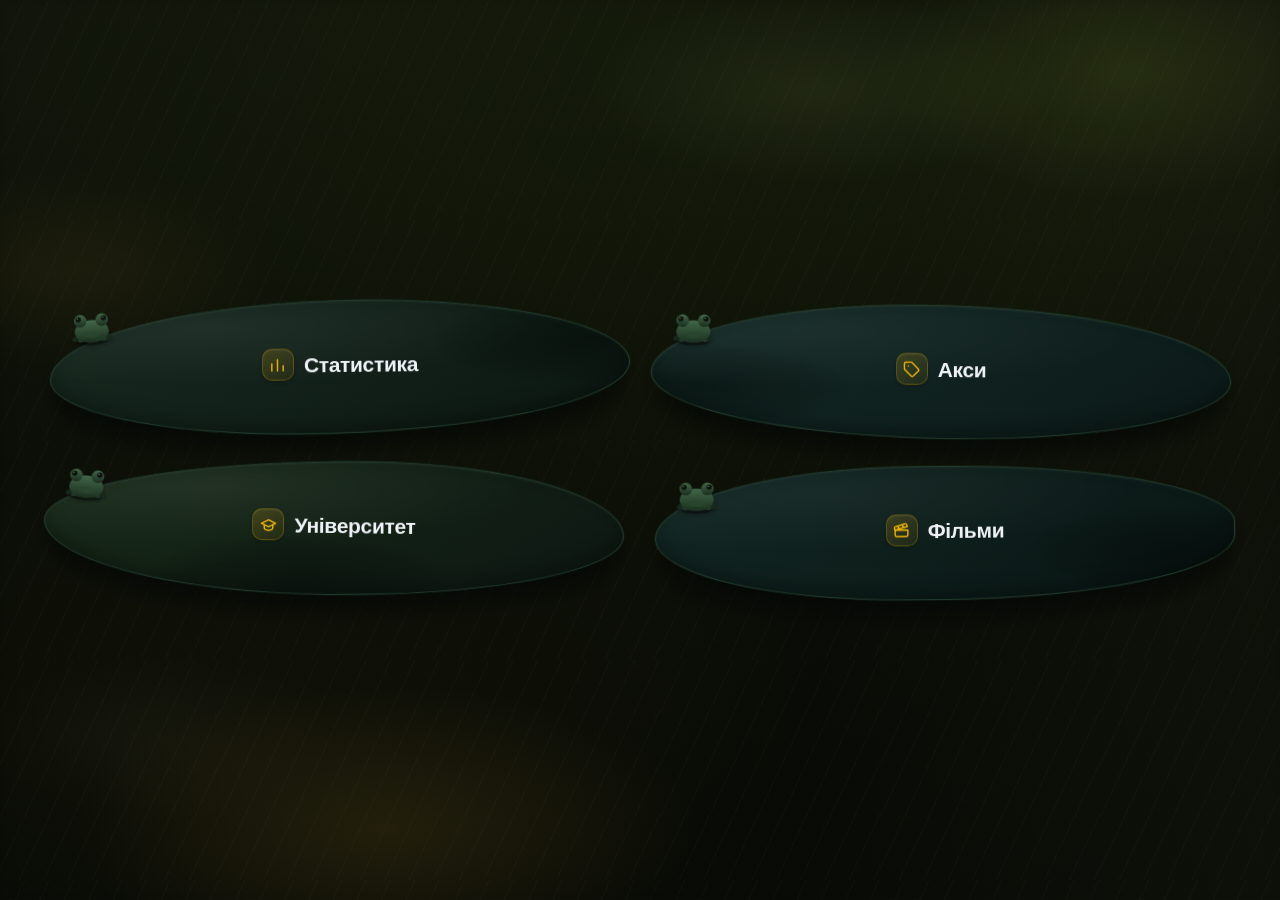
==== index.html @ a0699e95 "Add files via upload" ====
<!DOCTYPE html>
<html lang="uk">
<head>
    <meta charset="utf-8"/>
    <meta content="width=device-width, initial-scale=1.0" name="viewport"/>
    <title>Журнал угод</title>
    <link href="https://fonts.googleapis.com" rel="preconnect"/>
    <link href="https://fonts.googleapis.com/css2?family=Space+Grotesk:wght@500;600;700&amp;family=IBM+Plex+Mono:wght@400;500;600&amp;family=IBM+Plex+Sans:wght@400;500&amp;family=Caveat:wght@400;500;600&amp;display=swap" rel="stylesheet"/>
    <link href="main.css" rel="stylesheet"/>
</head>
<body>
    <main class="home-view" id="home-view">
        <div class="home-bg" aria-hidden="true">
            <div class="home-bg-orb home-bg-orb-1"></div>
            <div class="home-bg-orb home-bg-orb-2"></div>
            <div class="home-bg-orb home-bg-orb-3"></div>
        </div>
        <section class="home-content">
            <div class="home-grid">
                <div class="swamp-water-ripples" aria-hidden="true"></div>
                <button class="home-card" data-page="../statistics/statistics.html" type="button">
                    <div class="frog" aria-hidden="true"><div class="frog-body"><svg viewBox="0 0 60 40" xmlns="http://www.w3.org/2000/svg"><defs><linearGradient id="frogGrad1" x1="0" y1="0" x2="0" y2="1"><stop offset="0%" stop-color="#446b4b"/><stop offset="100%" stop-color="#1a2e1f"/></linearGradient></defs><ellipse cx="30" cy="35" rx="17" ry="3.2" fill="#020403" opacity=".45"/><ellipse cx="12.5" cy="30" rx="5" ry="2.8" fill="#16281c" transform="rotate(-20 12.5 30)"/><ellipse cx="47.5" cy="30" rx="5" ry="2.8" fill="#16281c" transform="rotate(20 47.5 30)"/><ellipse cx="17" cy="32.5" rx="3.2" ry="2.1" fill="#20362a"/><ellipse cx="43" cy="32.5" rx="3.2" ry="2.1" fill="#20362a"/><ellipse cx="30" cy="23" rx="19" ry="12.5" fill="url(#frogGrad1)"/><ellipse cx="18" cy="11" rx="7" ry="7" fill="url(#frogGrad1)"/><ellipse cx="42" cy="11" rx="7" ry="7" fill="url(#frogGrad1)"/><ellipse cx="30" cy="27" rx="8.5" ry="3.6" fill="#2a462f" opacity=".85"/><circle cx="16" cy="9" r="3" fill="#0a120c"/><circle cx="44" cy="9" r="3" fill="#0a120c"/><circle cx="15" cy="8" r=".8" fill="#c9d68a" opacity=".55"/><circle cx="43" cy="8" r=".8" fill="#c9d68a" opacity=".55"/></svg></div></div>
                    <div class="home-card-body">
                        <div class="home-card-head">
                            <span class="home-card-icon" aria-hidden="true"><svg viewBox="0 0 24 24" fill="none" stroke="currentColor" stroke-width="2" stroke-linecap="round" stroke-linejoin="round"><path d="M4 20V10"/><path d="M12 20V4"/><path d="M20 20v-7"/></svg></span>
                            <div class="home-card-title">Статистика</div>
                        </div>
                    </div>
                    <div class="home-card-arrow">→</div>
                </button>
                <button class="home-card" data-page="../accs/accs.html" type="button">
                    <div class="frog" aria-hidden="true"><div class="frog-body"><svg viewBox="0 0 60 40" xmlns="http://www.w3.org/2000/svg"><defs><linearGradient id="frogGrad2" x1="0" y1="0" x2="0" y2="1"><stop offset="0%" stop-color="#446b4b"/><stop offset="100%" stop-color="#1a2e1f"/></linearGradient></defs><ellipse cx="30" cy="35" rx="17" ry="3.2" fill="#020403" opacity=".45"/><ellipse cx="12.5" cy="30" rx="5" ry="2.8" fill="#16281c" transform="rotate(-20 12.5 30)"/><ellipse cx="47.5" cy="30" rx="5" ry="2.8" fill="#16281c" transform="rotate(20 47.5 30)"/><ellipse cx="17" cy="32.5" rx="3.2" ry="2.1" fill="#20362a"/><ellipse cx="43" cy="32.5" rx="3.2" ry="2.1" fill="#20362a"/><ellipse cx="30" cy="23" rx="19" ry="12.5" fill="url(#frogGrad2)"/><ellipse cx="18" cy="11" rx="7" ry="7" fill="url(#frogGrad2)"/><ellipse cx="42" cy="11" rx="7" ry="7" fill="url(#frogGrad2)"/><ellipse cx="30" cy="27" rx="8.5" ry="3.6" fill="#2a462f" opacity=".85"/><circle cx="16" cy="9" r="3" fill="#0a120c"/><circle cx="44" cy="9" r="3" fill="#0a120c"/><circle cx="15" cy="8" r=".8" fill="#c9d68a" opacity=".55"/><circle cx="43" cy="8" r=".8" fill="#c9d68a" opacity=".55"/></svg></div></div>
                    <div class="home-card-body">
                        <div class="home-card-head">
                            <span class="home-card-icon" aria-hidden="true"><svg viewBox="0 0 24 24" fill="none" stroke="currentColor" stroke-width="2" stroke-linecap="round" stroke-linejoin="round"><path d="M12.6 2.6a2 2 0 0 0-1.42-.6H4a2 2 0 0 0-2 2v7.17a2 2 0 0 0 .59 1.42l9 9a2 2 0 0 0 2.82 0l7.17-7.17a2 2 0 0 0 0-2.82Z"/><circle cx="7.5" cy="7.5" r="1.1" fill="currentColor" stroke="none"/></svg></span>
                            <div class="home-card-title">Акси</div>
                        </div>
                    </div>
                    <div class="home-card-arrow">→</div>
                </button>
                <button class="home-card" data-page="../university/university.html" type="button">
                    <div class="frog" aria-hidden="true"><div class="frog-body"><svg viewBox="0 0 60 40" xmlns="http://www.w3.org/2000/svg"><defs><linearGradient id="frogGrad3" x1="0" y1="0" x2="0" y2="1"><stop offset="0%" stop-color="#446b4b"/><stop offset="100%" stop-color="#1a2e1f"/></linearGradient></defs><ellipse cx="30" cy="35" rx="17" ry="3.2" fill="#020403" opacity=".45"/><ellipse cx="12.5" cy="30" rx="5" ry="2.8" fill="#16281c" transform="rotate(-20 12.5 30)"/><ellipse cx="47.5" cy="30" rx="5" ry="2.8" fill="#16281c" transform="rotate(20 47.5 30)"/><ellipse cx="17" cy="32.5" rx="3.2" ry="2.1" fill="#20362a"/><ellipse cx="43" cy="32.5" rx="3.2" ry="2.1" fill="#20362a"/><ellipse cx="30" cy="23" rx="19" ry="12.5" fill="url(#frogGrad3)"/><ellipse cx="18" cy="11" rx="7" ry="7" fill="url(#frogGrad3)"/><ellipse cx="42" cy="11" rx="7" ry="7" fill="url(#frogGrad3)"/><ellipse cx="30" cy="27" rx="8.5" ry="3.6" fill="#2a462f" opacity=".85"/><circle cx="16" cy="9" r="3" fill="#0a120c"/><circle cx="44" cy="9" r="3" fill="#0a120c"/><circle cx="15" cy="8" r=".8" fill="#c9d68a" opacity=".55"/><circle cx="43" cy="8" r=".8" fill="#c9d68a" opacity=".55"/></svg></div></div>
                    <div class="home-card-body">
                        <div class="home-card-head">
                            <span class="home-card-icon" aria-hidden="true"><svg viewBox="0 0 24 24" fill="none" stroke="currentColor" stroke-width="2" stroke-linecap="round" stroke-linejoin="round"><path d="M22 10 12 5 2 10l10 5 10-5Z"/><path d="M6 12v5c0 1.2 2.7 3 6 3s6-1.8 6-3v-5"/></svg></span>
                            <div class="home-card-title">Університет</div>
                        </div>
                    </div>
                    <div class="home-card-arrow">→</div>
                </button>
                <button class="home-card" data-page="../movies/movies.html" type="button">
                    <div class="frog" aria-hidden="true"><div class="frog-body"><svg viewBox="0 0 60 40" xmlns="http://www.w3.org/2000/svg"><defs><linearGradient id="frogGrad4" x1="0" y1="0" x2="0" y2="1"><stop offset="0%" stop-color="#446b4b"/><stop offset="100%" stop-color="#1a2e1f"/></linearGradient></defs><ellipse cx="30" cy="35" rx="17" ry="3.2" fill="#020403" opacity=".45"/><ellipse cx="12.5" cy="30" rx="5" ry="2.8" fill="#16281c" transform="rotate(-20 12.5 30)"/><ellipse cx="47.5" cy="30" rx="5" ry="2.8" fill="#16281c" transform="rotate(20 47.5 30)"/><ellipse cx="17" cy="32.5" rx="3.2" ry="2.1" fill="#20362a"/><ellipse cx="43" cy="32.5" rx="3.2" ry="2.1" fill="#20362a"/><ellipse cx="30" cy="23" rx="19" ry="12.5" fill="url(#frogGrad4)"/><ellipse cx="18" cy="11" rx="7" ry="7" fill="url(#frogGrad4)"/><ellipse cx="42" cy="11" rx="7" ry="7" fill="url(#frogGrad4)"/><ellipse cx="30" cy="27" rx="8.5" ry="3.6" fill="#2a462f" opacity=".85"/><circle cx="16" cy="9" r="3" fill="#0a120c"/><circle cx="44" cy="9" r="3" fill="#0a120c"/><circle cx="15" cy="8" r=".8" fill="#c9d68a" opacity=".55"/><circle cx="43" cy="8" r=".8" fill="#c9d68a" opacity=".55"/></svg></div></div>
                    <div class="home-card-body">
                        <div class="home-card-head">
                            <span class="home-card-icon" aria-hidden="true"><svg viewBox="0 0 24 24" fill="none" stroke="currentColor" stroke-width="2" stroke-linecap="round" stroke-linejoin="round"><path d="M20.2 6 3 11l-.9-2.4c-.3-1.1.3-2.2 1.3-2.5l13.5-4c1.1-.3 2.2.3 2.5 1.3Z"/><path d="m6.2 5.3 3.1 3.9"/><path d="m12.4 3.4 3.1 4"/><path d="M3 11h18v7a2 2 0 0 1-2 2H5a2 2 0 0 1-2-2Z"/></svg></span>
                            <div class="home-card-title">Фільми</div>
                        </div>
                    </div>
                    <div class="home-card-arrow">→</div>
                </button>
            </div>
        </section>
    </main>
    <script src="main.js"></script>
</body>
</html>
---- main.css ----
* {
    box-sizing: border-box;
}

html, body {
    min-height: 100%;
    overflow-x: hidden;
    overflow-y: auto;
}

body {
    margin: 0;
    background: radial-gradient(circle at 78% -10%, rgba(234,179,8,.06), transparent 28%),
        radial-gradient(circle at 8% 30%, rgba(74,222,128,.035), transparent 25%),
        #0f1116;
    color: #e7e9ee;
    font-family: Inter, ui-sans-serif, system-ui, -apple-system, BlinkMacSystemFont, "Segoe UI", sans-serif;
    font-size: 13px;
}

button, input, select {
    font: inherit;
}

button {
    color: inherit;
}

@property --sway-rotate {
    syntax: '<angle>';
    inherits: true;
    initial-value: 0deg;
}

@property --sway-y {
    syntax: '<length>';
    inherits: true;
    initial-value: 0px;
}

.home-view {
    position: fixed;
    inset: 0;
    display: flex;
    align-items: stretch;
    justify-content: stretch;
    padding: 0;
    background: #0f1116;
    color: #eef2f7;
    z-index: 3000;
    overflow: hidden;
}

.home-bg {
    position: absolute;
    inset: 0;
    overflow: hidden;
    pointer-events: none;
    z-index: 0;
}

.home-bg-orb {
    position: absolute;
    border-radius: 50%;
    opacity: .55;
    filter: blur(90px);
    will-change: transform;
}

.home-bg-orb-1 {
    top: -12%;
    left: 6%;
    width: 520px;
    height: 520px;
    background: radial-gradient(circle, rgba(74,222,128,.22), rgba(74,222,128,0) 70%);
    animation: home-orb-float-1 34s ease-in-out infinite;
}

.home-bg-orb-2 {
    right: 2%;
    bottom: -18%;
    width: 460px;
    height: 460px;
    background: radial-gradient(circle, rgba(20,90,70,.30), rgba(20,90,70,0) 70%);
    animation: home-orb-float-2 41s ease-in-out infinite;
    animation-delay: -8s;
}

.home-bg-orb-3 {
    top: 32%;
    right: 22%;
    width: 380px;
    height: 380px;
    background: radial-gradient(circle, rgba(120,150,170,.10), rgba(120,150,170,0) 70%);
    animation: home-orb-float-3 27s ease-in-out infinite;
    animation-delay: -14s;
}

@keyframes home-orb-float-1 {
    0% { transform: translate3d(0, 0, 0) scale(1); }
    32% { transform: translate3d(46px, 34px, 0) scale(1.08); }
    68% { transform: translate3d(-22px, 20px, 0) scale(.95); }
    100% { transform: translate3d(0, 0, 0) scale(1); }
}

@keyframes home-orb-float-2 {
    0% { transform: translate3d(0, 0, 0) scale(1); }
    40% { transform: translate3d(-38px, -30px, 0) scale(1.1); }
    75% { transform: translate3d(24px, -12px, 0) scale(.94); }
    100% { transform: translate3d(0, 0, 0) scale(1); }
}

@keyframes home-orb-float-3 {
    0% { transform: translate3d(0, 0, 0) scale(1); }
    50% { transform: translate3d(-30px, 26px, 0) scale(1.06); }
    100% { transform: translate3d(0, 0, 0) scale(1); }
}

.home-content {
    position: relative;
    z-index: 1;
    width: 100%;
    height: 100%;
    display: flex;
    align-items: stretch;
    justify-content: stretch;
    padding: 0;
}

.home-grid {
    display: grid;
    grid-template-columns: repeat(2, minmax(0, 580px));
    align-content: center;
    justify-content: center;
    gap: 26px;
    perspective: 1200px;
    position: relative;
    width: 100%;
    height: 100%;
    max-width: none;
    padding: 44px 40px;
    border-radius: 0;
    background:
        linear-gradient(180deg, rgba(255,255,255,.015), transparent 45%),
        radial-gradient(60% 45% at 22% 78%, rgba(84,66,20,.22), transparent 70%),
        radial-gradient(50% 40% at 82% 18%, rgba(58,72,24,.22), transparent 70%),
        radial-gradient(ellipse at 50% 0%, rgba(107,124,40,.07), transparent 65%),
        linear-gradient(160deg, #14180e, #0a0d07);
    box-shadow: inset 0 2px 16px rgba(0,0,0,.3), inset 0 -1px 0 rgba(255,255,255,.02);
    overflow: hidden;
}

.home-grid::before {
    content: "";
    position: absolute;
    inset: 0;
    z-index: 0;
    border-radius: inherit;
    pointer-events: none;
    background-image:
        repeating-linear-gradient(115deg, rgba(255,255,255,.018) 0px, rgba(255,255,255,.018) 1px, transparent 1px, transparent 22px),
        radial-gradient(26% 15% at 64% 10%, rgba(150,175,90,.09), transparent 70%),
        radial-gradient(20% 13% at 12% 82%, rgba(120,110,70,.07), transparent 70%),
        radial-gradient(34% 22% at 30% 92%, rgba(101,80,26,.26), transparent 72%),
        radial-gradient(28% 20% at 88% 8%, rgba(84,102,32,.24), transparent 70%),
        radial-gradient(22% 16% at 6% 30%, rgba(90,72,26,.18), transparent 70%),
        radial-gradient(120% 90% at 50% 8%, rgba(26,36,10,.36), transparent 65%),
        linear-gradient(175deg, rgba(10,14,6,.55), rgba(6,8,4,.65));
    background-repeat: repeat, no-repeat, no-repeat, no-repeat, no-repeat, no-repeat, no-repeat, no-repeat;
    background-position: 0% 0%, 64% 10%, 12% 82%, 30% 92%, 88% 8%, 6% 30%, 50% 8%, 0 0;
    background-size: 220px 220px, 100% 100%, 100% 100%, 100% 100%, 100% 100%, 100% 100%, 100% 100%, 100% 100%;
    animation: swamp-water-shimmer 16s ease-in-out infinite;
}

@keyframes swamp-water-shimmer {
    0% {
        background-position: 0% 0%, 64% 10%, 12% 82%, 28% 90%, 88% 8%, 6% 30%, 50% 8%, 0 0;
    }
    25% {
        background-position: 18px 10px, 66% 12%, 10% 80%, 33% 94%, 85% 11%, 9% 33%, 50% 8%, 0 0;
    }
    50% {
        background-position: 32px 22px, 62% 8%, 14% 84%, 27% 88%, 90% 6%, 4% 27%, 50% 8%, 0 0;
    }
    75% {
        background-position: 14px 26px, 65% 11%, 11% 81%, 31% 92%, 87% 9%, 8% 31%, 50% 8%, 0 0;
    }
    100% {
        background-position: 0% 0%, 64% 10%, 12% 82%, 28% 90%, 88% 8%, 6% 30%, 50% 8%, 0 0;
    }
}

.home-grid::after {
    content: "";
    position: absolute;
    inset: -20%;
    z-index: 0;
    pointer-events: none;
    background: linear-gradient(
        100deg,
        transparent 30%,
        rgba(190,205,120,.04) 46%,
        rgba(205,220,140,.07) 50%,
        rgba(190,205,120,.04) 54%,
        transparent 70%
    );
    background-size: 200% 200%;
    mix-blend-mode: screen;
    animation: swamp-water-caustic 12s linear infinite;
}

@keyframes swamp-water-caustic {
    0% { background-position: -30% -10%; }
    100% { background-position: 130% 90%; }
}

.home-grid.is-locked {
    pointer-events: none;
}

.home-card {
    --rx: 0deg;
    --ry: 0deg;
    --hover-lift: 0px;
    --glow-x: 50%;
    --glow-y: 50%;
    --glow-opacity: 0;
    --magnet-x: 0px;
    --magnet-y: 0px;
    --transition-scale: 1;
    --base-x: 0px;
    --base-y: 0px;
    --base-rotate: 0deg;
    /* lily-pad appearance tokens (overridden per-card below) */
    --pad-c1: #17291f;
    --pad-c2: #0c1712;
    --pad-shine: rgba(255,255,255,.05);
    --pad-radius: 52% 48% 55% 45% / 58% 48% 52% 42%;
    --notch-x: 92%;
    --notch-y: 34%;
    position: relative;
    z-index: 1;
    display: flex;
    align-items: center;
    justify-content: center;
    gap: 16px;
    min-height: 134px;
    padding: 20px 22px;
    text-align: center;
    color: #eef2f7;
    background:
        radial-gradient(90% 70% at 28% 20%, var(--pad-shine), transparent 62%),
        radial-gradient(34% 42% at var(--notch-x) var(--notch-y), rgba(3,8,6,.42), rgba(3,8,6,.16) 60%, transparent 78%),
        linear-gradient(145deg, var(--pad-c1), var(--pad-c2));
    border: 1px solid #223a2d;
    border-radius: var(--pad-radius);
    box-shadow:
        0 10px 22px rgba(0,0,0,.35),
        0 0 0 1px rgba(74,222,128,.05),
        inset 0 1px 2px rgba(255,255,255,.05),
        inset 0 -8px 16px rgba(0,0,0,.28),
        0 26px 30px -14px rgba(2,10,8,.5);
    overflow: visible;
    cursor: pointer;
    transform: perspective(900px) translate(var(--base-x, 0px), var(--base-y, 0px)) rotate(calc(var(--base-rotate, 0deg) + var(--sway-rotate, 0deg))) rotateX(var(--rx, 0deg)) rotateY(var(--ry, 0deg)) translateY(calc(var(--hover-lift, 0px) + var(--sway-y, 0px))) scale(var(--transition-scale, 1));
    transform-style: preserve-3d;
    transition: transform .6s cubic-bezier(.22, 1, .36, 1),
        border-color .2s ease,
        background .2s ease,
        box-shadow .2s ease;
}

.home-card.is-tilting {
    transition: border-color .2s ease, background .2s ease, box-shadow .2s ease;
}

.home-card.is-transitioning-target {
    --transition-scale: 1.05;
    z-index: 5;
    box-shadow: 0 20px 46px rgba(0, 0, 0, .4);
    transition: transform .38s cubic-bezier(.22, 1, .36, 1), box-shadow .38s ease;
}

.home-card.is-transitioning-other {
    --transition-scale: .96;
    opacity: 0;
    transition: transform .32s ease, opacity .3s ease;
}

.home-card::before {
    content: "";
    position: absolute;
    inset: 0;
    border-radius: inherit;
    background: radial-gradient(circle at 0% 0%, rgba(234,179,8,.08), transparent 55%);
    opacity: 0;
    transition: opacity .2s ease;
}

.home-card::after {
    content: "";
    position: absolute;
    inset: 0;
    border-radius: inherit;
    background: radial-gradient(circle 180px at var(--glow-x, 50%) var(--glow-y, 50%), rgba(234,179,8,.16), transparent 70%);
    opacity: var(--glow-opacity, 0);
    transition: opacity .35s ease;
    pointer-events: none;
    z-index: 1;
}

.home-card:hover,
.home-card:focus-visible {
    background:
        radial-gradient(90% 70% at 28% 20%, rgba(255,255,255,.075), transparent 62%),
        radial-gradient(34% 42% at var(--notch-x) var(--notch-y), rgba(3,8,6,.38), rgba(3,8,6,.14) 60%, transparent 78%),
        linear-gradient(145deg, #1c322a, #101f1a);
    border-color: #345642;
    --hover-lift: -3px;
    box-shadow:
        0 14px 30px rgba(0,0,0,.4),
        0 0 0 1px rgba(74,222,128,.08),
        inset 0 1px 3px rgba(255,255,255,.07),
        inset 0 -8px 16px rgba(0,0,0,.3),
        0 30px 34px -12px rgba(2,10,8,.55);
    outline: none;
}

.home-card:hover::before,
.home-card:focus-visible::before {
    opacity: 1;
}

.home-card-body {
    position: relative;
    z-index: 2;
    min-width: 0;
    flex: 0 1 auto;
    margin-top: 0px;
    transform: translate(calc(var(--magnet-x, 0px) * .6), calc(var(--magnet-y, 0px) * .6));
    transition: transform .5s cubic-bezier(.22, 1, .36, 1);
}

.home-card-head {
    display: flex;
    align-items: center;
    justify-content: center;
    gap: 10px;
    margin-bottom: 6px;
}

.home-card-icon {
    display: inline-flex;
    align-items: center;
    justify-content: center;
    flex: 0 0 auto;
    width: 32px;
    height: 32px;
    border-radius: 10px;
    background: linear-gradient(145deg, rgba(234,179,8,.18), rgba(234,179,8,.06));
    border: 1px solid rgba(234,179,8,.24);
    color: #eab308;
    box-shadow: inset 0 1px 1px rgba(255,255,255,.08), 0 2px 6px rgba(0,0,0,.25);
    transition: transform .3s cubic-bezier(.22, 1, .36, 1), background .2s ease, border-color .2s ease;
}

.home-card-icon svg {
    width: 17px;
    height: 17px;
}

.home-card:hover .home-card-icon,
.home-card:focus-visible .home-card-icon {
    transform: scale(1.06);
    background: linear-gradient(145deg, rgba(234,179,8,.26), rgba(234,179,8,.1));
    border-color: rgba(234,179,8,.35);
}

.home-card-title {
    font-size: 21px;
    font-weight: 800;
    letter-spacing: -.015em;
    font-family: "Space Grotesk", Inter, sans-serif;
}

.home-card-arrow {
    position: absolute;
    z-index: 2;
    right: 26px;
    top: 50%;
    color: #4a5361;
    font-size: 16px;
    opacity: 0;
    transform: translateY(-50%) translateX(-14px) translate(calc(var(--magnet-x, 0px) * 1.3), calc(var(--magnet-y, 0px) * 1.3));
    transition: transform .25s ease, opacity .25s ease, color .25s ease;
}

.home-card:hover .home-card-arrow,
.home-card:focus-visible .home-card-arrow {
    transform: translateY(-50%) translateX(0) translate(calc(var(--magnet-x, 0px) * 1.3), calc(var(--magnet-y, 0px) * 1.3));
    opacity: 1;
    color: #eab308;
}

.frog {
    position: absolute;
    top: 6px;
    left: 14px;
    width: 54px;
    height: 38px;
    z-index: 3;
    pointer-events: none;
    opacity: .95;
    transform: translateY(calc(var(--sway-y, 0px) * .55)) rotate(calc(var(--ry, 0deg) * .4 + var(--sway-rotate, 0deg) + var(--frog-tilt, 0deg))) scale(1);
    transition: transform .5s cubic-bezier(.22, 1, .36, 1), opacity .3s ease;
    filter: drop-shadow(0 2px 2px rgba(0,0,0,.4));
}

.home-card:hover .frog,
.home-card:focus-visible .frog {
    opacity: 1;
    transform: translateY(calc(var(--sway-y, 0px) * .55 - 1px)) rotate(calc(var(--ry, 0deg) * .4 + var(--sway-rotate, 0deg) + var(--frog-tilt, 0deg))) scale(1.07);
}

.home-card:nth-of-type(4) .frog {
    top: 9px;
}

.frog svg {
    width: 100%;
    height: 100%;
}

.frog-body {
    width: 100%;
    height: 100%;
    animation: frog-idle-breathe 4.5s ease-in-out infinite;
    transform-origin: 50% 70%;
    will-change: transform;
}

@keyframes frog-idle-breathe {
    0%, 100% { transform: scaleY(1) scaleX(1); }
    50% { transform: scaleY(1.05) scaleX(.98); }
}

.home-card:nth-of-type(1) {
    --base-x: 3px;
    --base-y: -3px;
    --base-rotate: -0.6deg;
    --pad-c1: #17291f;
    --pad-c2: #0c1712;
    --pad-shine: rgba(255,255,255,.05);
    --pad-radius: 54% 46% 57% 43% / 58% 48% 52% 42%;
    --notch-x: 92%;
    --notch-y: 32%;
    --frog-tilt: -4deg;
    animation: lily-pad-sway 12s linear infinite;
    animation-delay: -0.4s;
}

.home-card:nth-of-type(2) {
    --base-x: -2px;
    --base-y: 2px;
    --base-rotate: 0.5deg;
    --pad-c1: #142a26;
    --pad-c2: #0b1917;
    --pad-shine: rgba(255,255,255,.045);
    --pad-radius: 46% 54% 47% 53% / 52% 56% 44% 48%;
    --notch-x: 8%;
    --notch-y: 62%;
    animation: lily-pad-sway 12s linear infinite;
    animation-delay: 6.8s;
}

.home-card:nth-of-type(3) {
    --base-x: -3px;
    --base-y: -2px;
    --base-rotate: 0.7deg;
    --pad-c1: #182a19;
    --pad-c2: #0d1712;
    --pad-shine: rgba(255,255,255,.055);
    --pad-radius: 56% 44% 51% 49% / 46% 54% 46% 54%;
    --notch-x: 44%;
    --notch-y: 88%;
    --frog-tilt: 4deg;
    animation: lily-pad-sway 12s linear infinite;
    animation-delay: 1.6s;
}

.home-card:nth-of-type(4) {
    --base-x: 2px;
    --base-y: 3px;
    --base-rotate: -0.5deg;
    --pad-c1: #122723;
    --pad-c2: #091513;
    --pad-shine: rgba(255,255,255,.04);
    --pad-radius: 48% 52% 54% 46% / 56% 46% 50% 50%;
    --notch-x: 90%;
    --notch-y: 64%;
    animation: lily-pad-sway 12s linear infinite;
    animation-delay: 8.6s;
}

@keyframes lily-pad-sway {
    0%, 80% {
        --sway-rotate: 0deg;
        --sway-y: 0px;
    }
    84% {
        --sway-rotate: -0.4deg;
        --sway-y: 0.6px;
    }
    88% {
        --sway-rotate: -1.1deg;
        --sway-y: 1.8px;
    }
    92% {
        --sway-rotate: -0.35deg;
        --sway-y: 0.5px;
    }
    96% {
        --sway-rotate: 0.45deg;
        --sway-y: -0.5px;
    }
    100% {
        --sway-rotate: 0deg;
        --sway-y: 0px;
    }
}

.swamp-water-ripples {
    position: absolute;
    inset: 0;
    z-index: 0;
    overflow: hidden;
    pointer-events: none;
}

.water-ripple {
    --ripple-max-size: 220px;
    position: absolute;
    width: 6px;
    height: 6px;
    border-radius: 50%;
    border-style: solid;
    border-width: 3px;
    border-color: rgba(170,190,110,.28);
    box-shadow: 0 0 14px 1px rgba(170,190,110,.05) inset;
    opacity: 0;
    transform: translate(-50%, -50%);
    pointer-events: none;
    animation: water-ripple-expand 7s ease-out forwards;
}

@keyframes water-ripple-expand {
    0% {
        width: 6px;
        height: 6px;
        border-width: 3px;
        opacity: 0;
    }
    10% {
        opacity: .75;
    }
    100% {
        width: var(--ripple-max-size);
        height: var(--ripple-max-size);
        border-width: .4px;
        opacity: 0;
    }
}

.water-ripple-click {
    border-color: rgba(190,220,140,.45);
    box-shadow: 0 0 18px 1px rgba(190,220,140,.08) inset;
}

.ripple {
    position: absolute;
    border-radius: 50%;
    background: radial-gradient(circle, rgba(180,220,200,.35), rgba(180,220,200,0) 70%);
    transform: translate(-50%, -50%) scale(0);
    pointer-events: none;
    z-index: 4;
    animation: ripple-expand .6s ease-out forwards;
    will-change: transform, opacity;
}

@keyframes ripple-expand {
    0% {
        transform: translate(-50%, -50%) scale(0);
        opacity: .8;
    }
    100% {
        transform: translate(-50%, -50%) scale(1);
        opacity: 0;
    }
}

.page-transition {
    position: fixed;
    inset: 0;
    background: rgba(6, 7, 11, .72);
    opacity: 0;
    pointer-events: none;
    transition: opacity .35s ease;
    z-index: 3500;
}

.page-transition.is-active {
    opacity: 1;
}
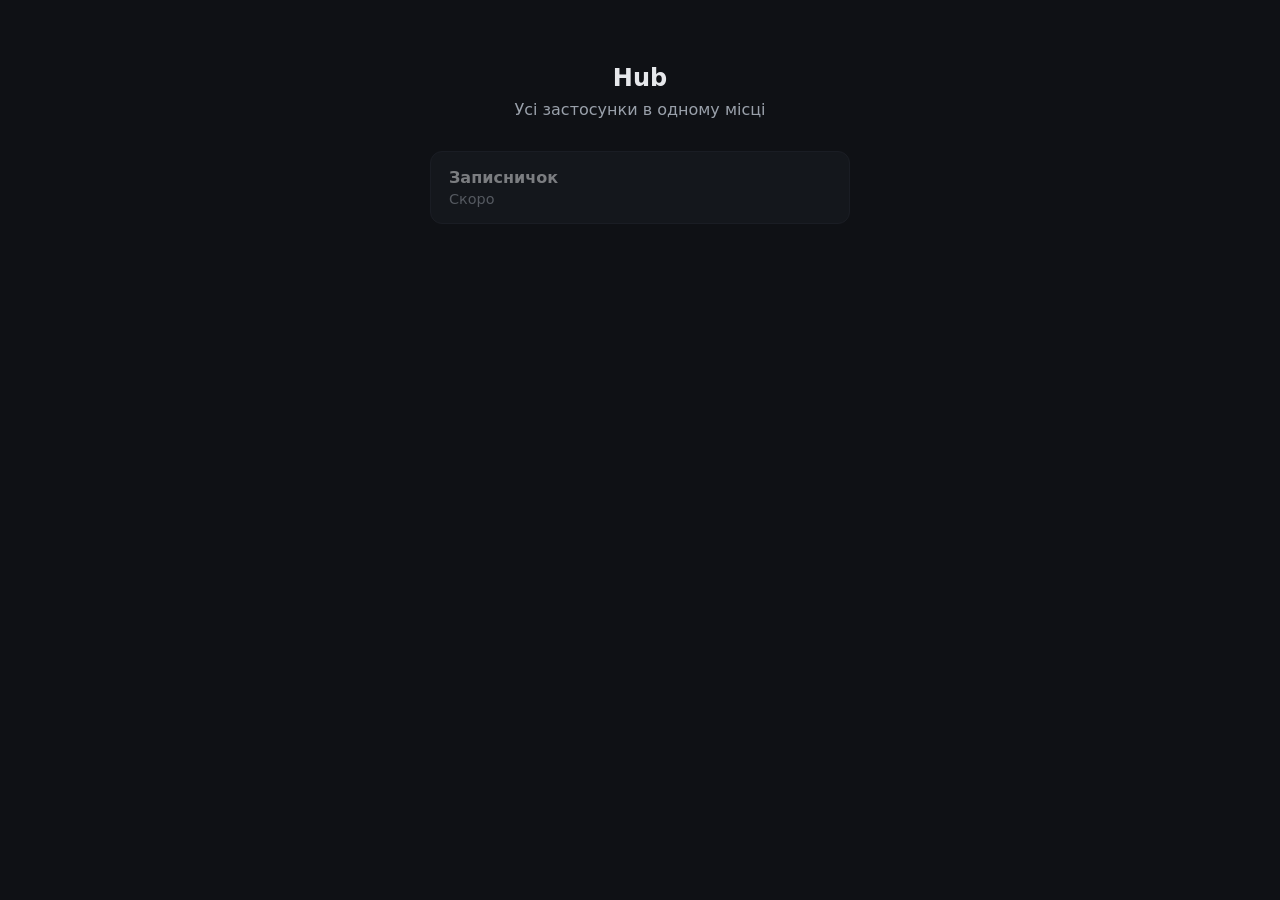
==== commit e7101746: "Start over: remove old site, scaffold new hub project Clear out the previous movies/statistics/unive" ====
--- a/index.html
+++ b/index.html
@@ -1,66 +1,54 @@
-<!DOCTYPE html>
+<!doctype html>
 <html lang="uk">
 <head>
-    <meta charset="utf-8"/>
-    <meta content="width=device-width, initial-scale=1.0" name="viewport"/>
-    <title>Журнал угод</title>
-    <link href="https://fonts.googleapis.com" rel="preconnect"/>
-    <link href="https://fonts.googleapis.com/css2?family=Space+Grotesk:wght@500;600;700&amp;family=IBM+Plex+Mono:wght@400;500;600&amp;family=IBM+Plex+Sans:wght@400;500&amp;family=Caveat:wght@400;500;600&amp;display=swap" rel="stylesheet"/>
-    <link href="main.css" rel="stylesheet"/>
+<meta charset="utf-8">
+<meta name="viewport" content="width=device-width, initial-scale=1">
+<title>Hub</title>
+<style>
+  :root { color-scheme: light dark; }
+  body {
+    margin: 0;
+    font-family: system-ui, -apple-system, sans-serif;
+    background: #0f1115;
+    color: #e6e8eb;
+    display: flex;
+    flex-direction: column;
+    align-items: center;
+    padding: 48px 16px;
+  }
+  h1 { font-size: 1.5rem; margin-bottom: 8px; }
+  p.sub { color: #9aa1ab; margin-top: 0; margin-bottom: 32px; text-align: center; }
+  .modules {
+    display: grid;
+    gap: 12px;
+    width: 100%;
+    max-width: 420px;
+  }
+  .module {
+    display: block;
+    padding: 16px 18px;
+    border-radius: 12px;
+    background: #1a1d24;
+    border: 1px solid #262a33;
+    color: inherit;
+    text-decoration: none;
+  }
+  .module.disabled {
+    opacity: 0.5;
+    pointer-events: none;
+  }
+  .module-name { font-weight: 600; }
+  .module-desc { color: #9aa1ab; font-size: 0.9rem; margin-top: 4px; }
+</style>
 </head>
 <body>
-    <main class="home-view" id="home-view">
-        <div class="home-bg" aria-hidden="true">
-            <div class="home-bg-orb home-bg-orb-1"></div>
-            <div class="home-bg-orb home-bg-orb-2"></div>
-            <div class="home-bg-orb home-bg-orb-3"></div>
-        </div>
-        <section class="home-content">
-            <div class="home-grid">
-                <div class="swamp-water-ripples" aria-hidden="true"></div>
-                <button class="home-card" data-page="../statistics/statistics.html" type="button">
-                    <div class="frog" aria-hidden="true"><div class="frog-body"><svg viewBox="0 0 60 40" xmlns="http://www.w3.org/2000/svg"><defs><linearGradient id="frogGrad1" x1="0" y1="0" x2="0" y2="1"><stop offset="0%" stop-color="#446b4b"/><stop offset="100%" stop-color="#1a2e1f"/></linearGradient></defs><ellipse cx="30" cy="35" rx="17" ry="3.2" fill="#020403" opacity=".45"/><ellipse cx="12.5" cy="30" rx="5" ry="2.8" fill="#16281c" transform="rotate(-20 12.5 30)"/><ellipse cx="47.5" cy="30" rx="5" ry="2.8" fill="#16281c" transform="rotate(20 47.5 30)"/><ellipse cx="17" cy="32.5" rx="3.2" ry="2.1" fill="#20362a"/><ellipse cx="43" cy="32.5" rx="3.2" ry="2.1" fill="#20362a"/><ellipse cx="30" cy="23" rx="19" ry="12.5" fill="url(#frogGrad1)"/><ellipse cx="18" cy="11" rx="7" ry="7" fill="url(#frogGrad1)"/><ellipse cx="42" cy="11" rx="7" ry="7" fill="url(#frogGrad1)"/><ellipse cx="30" cy="27" rx="8.5" ry="3.6" fill="#2a462f" opacity=".85"/><circle cx="16" cy="9" r="3" fill="#0a120c"/><circle cx="44" cy="9" r="3" fill="#0a120c"/><circle cx="15" cy="8" r=".8" fill="#c9d68a" opacity=".55"/><circle cx="43" cy="8" r=".8" fill="#c9d68a" opacity=".55"/></svg></div></div>
-                    <div class="home-card-body">
-                        <div class="home-card-head">
-                            <span class="home-card-icon" aria-hidden="true"><svg viewBox="0 0 24 24" fill="none" stroke="currentColor" stroke-width="2" stroke-linecap="round" stroke-linejoin="round"><path d="M4 20V10"/><path d="M12 20V4"/><path d="M20 20v-7"/></svg></span>
-                            <div class="home-card-title">Статистика</div>
-                        </div>
-                    </div>
-                    <div class="home-card-arrow">→</div>
-                </button>
-                <button class="home-card" data-page="../accs/accs.html" type="button">
-                    <div class="frog" aria-hidden="true"><div class="frog-body"><svg viewBox="0 0 60 40" xmlns="http://www.w3.org/2000/svg"><defs><linearGradient id="frogGrad2" x1="0" y1="0" x2="0" y2="1"><stop offset="0%" stop-color="#446b4b"/><stop offset="100%" stop-color="#1a2e1f"/></linearGradient></defs><ellipse cx="30" cy="35" rx="17" ry="3.2" fill="#020403" opacity=".45"/><ellipse cx="12.5" cy="30" rx="5" ry="2.8" fill="#16281c" transform="rotate(-20 12.5 30)"/><ellipse cx="47.5" cy="30" rx="5" ry="2.8" fill="#16281c" transform="rotate(20 47.5 30)"/><ellipse cx="17" cy="32.5" rx="3.2" ry="2.1" fill="#20362a"/><ellipse cx="43" cy="32.5" rx="3.2" ry="2.1" fill="#20362a"/><ellipse cx="30" cy="23" rx="19" ry="12.5" fill="url(#frogGrad2)"/><ellipse cx="18" cy="11" rx="7" ry="7" fill="url(#frogGrad2)"/><ellipse cx="42" cy="11" rx="7" ry="7" fill="url(#frogGrad2)"/><ellipse cx="30" cy="27" rx="8.5" ry="3.6" fill="#2a462f" opacity=".85"/><circle cx="16" cy="9" r="3" fill="#0a120c"/><circle cx="44" cy="9" r="3" fill="#0a120c"/><circle cx="15" cy="8" r=".8" fill="#c9d68a" opacity=".55"/><circle cx="43" cy="8" r=".8" fill="#c9d68a" opacity=".55"/></svg></div></div>
-                    <div class="home-card-body">
-                        <div class="home-card-head">
-                            <span class="home-card-icon" aria-hidden="true"><svg viewBox="0 0 24 24" fill="none" stroke="currentColor" stroke-width="2" stroke-linecap="round" stroke-linejoin="round"><path d="M12.6 2.6a2 2 0 0 0-1.42-.6H4a2 2 0 0 0-2 2v7.17a2 2 0 0 0 .59 1.42l9 9a2 2 0 0 0 2.82 0l7.17-7.17a2 2 0 0 0 0-2.82Z"/><circle cx="7.5" cy="7.5" r="1.1" fill="currentColor" stroke="none"/></svg></span>
-                            <div class="home-card-title">Акси</div>
-                        </div>
-                    </div>
-                    <div class="home-card-arrow">→</div>
-                </button>
-                <button class="home-card" data-page="../university/university.html" type="button">
-                    <div class="frog" aria-hidden="true"><div class="frog-body"><svg viewBox="0 0 60 40" xmlns="http://www.w3.org/2000/svg"><defs><linearGradient id="frogGrad3" x1="0" y1="0" x2="0" y2="1"><stop offset="0%" stop-color="#446b4b"/><stop offset="100%" stop-color="#1a2e1f"/></linearGradient></defs><ellipse cx="30" cy="35" rx="17" ry="3.2" fill="#020403" opacity=".45"/><ellipse cx="12.5" cy="30" rx="5" ry="2.8" fill="#16281c" transform="rotate(-20 12.5 30)"/><ellipse cx="47.5" cy="30" rx="5" ry="2.8" fill="#16281c" transform="rotate(20 47.5 30)"/><ellipse cx="17" cy="32.5" rx="3.2" ry="2.1" fill="#20362a"/><ellipse cx="43" cy="32.5" rx="3.2" ry="2.1" fill="#20362a"/><ellipse cx="30" cy="23" rx="19" ry="12.5" fill="url(#frogGrad3)"/><ellipse cx="18" cy="11" rx="7" ry="7" fill="url(#frogGrad3)"/><ellipse cx="42" cy="11" rx="7" ry="7" fill="url(#frogGrad3)"/><ellipse cx="30" cy="27" rx="8.5" ry="3.6" fill="#2a462f" opacity=".85"/><circle cx="16" cy="9" r="3" fill="#0a120c"/><circle cx="44" cy="9" r="3" fill="#0a120c"/><circle cx="15" cy="8" r=".8" fill="#c9d68a" opacity=".55"/><circle cx="43" cy="8" r=".8" fill="#c9d68a" opacity=".55"/></svg></div></div>
-                    <div class="home-card-body">
-                        <div class="home-card-head">
-                            <span class="home-card-icon" aria-hidden="true"><svg viewBox="0 0 24 24" fill="none" stroke="currentColor" stroke-width="2" stroke-linecap="round" stroke-linejoin="round"><path d="M22 10 12 5 2 10l10 5 10-5Z"/><path d="M6 12v5c0 1.2 2.7 3 6 3s6-1.8 6-3v-5"/></svg></span>
-                            <div class="home-card-title">Університет</div>
-                        </div>
-                    </div>
-                    <div class="home-card-arrow">→</div>
-                </button>
-                <button class="home-card" data-page="../movies/movies.html" type="button">
-                    <div class="frog" aria-hidden="true"><div class="frog-body"><svg viewBox="0 0 60 40" xmlns="http://www.w3.org/2000/svg"><defs><linearGradient id="frogGrad4" x1="0" y1="0" x2="0" y2="1"><stop offset="0%" stop-color="#446b4b"/><stop offset="100%" stop-color="#1a2e1f"/></linearGradient></defs><ellipse cx="30" cy="35" rx="17" ry="3.2" fill="#020403" opacity=".45"/><ellipse cx="12.5" cy="30" rx="5" ry="2.8" fill="#16281c" transform="rotate(-20 12.5 30)"/><ellipse cx="47.5" cy="30" rx="5" ry="2.8" fill="#16281c" transform="rotate(20 47.5 30)"/><ellipse cx="17" cy="32.5" rx="3.2" ry="2.1" fill="#20362a"/><ellipse cx="43" cy="32.5" rx="3.2" ry="2.1" fill="#20362a"/><ellipse cx="30" cy="23" rx="19" ry="12.5" fill="url(#frogGrad4)"/><ellipse cx="18" cy="11" rx="7" ry="7" fill="url(#frogGrad4)"/><ellipse cx="42" cy="11" rx="7" ry="7" fill="url(#frogGrad4)"/><ellipse cx="30" cy="27" rx="8.5" ry="3.6" fill="#2a462f" opacity=".85"/><circle cx="16" cy="9" r="3" fill="#0a120c"/><circle cx="44" cy="9" r="3" fill="#0a120c"/><circle cx="15" cy="8" r=".8" fill="#c9d68a" opacity=".55"/><circle cx="43" cy="8" r=".8" fill="#c9d68a" opacity=".55"/></svg></div></div>
-                    <div class="home-card-body">
-                        <div class="home-card-head">
-                            <span class="home-card-icon" aria-hidden="true"><svg viewBox="0 0 24 24" fill="none" stroke="currentColor" stroke-width="2" stroke-linecap="round" stroke-linejoin="round"><path d="M20.2 6 3 11l-.9-2.4c-.3-1.1.3-2.2 1.3-2.5l13.5-4c1.1-.3 2.2.3 2.5 1.3Z"/><path d="m6.2 5.3 3.1 3.9"/><path d="m12.4 3.4 3.1 4"/><path d="M3 11h18v7a2 2 0 0 1-2 2H5a2 2 0 0 1-2-2Z"/></svg></span>
-                            <div class="home-card-title">Фільми</div>
-                        </div>
-                    </div>
-                    <div class="home-card-arrow">→</div>
-                </button>
-            </div>
-        </section>
-    </main>
-    <script src="main.js"></script>
+  <h1>Hub</h1>
+  <p class="sub">Усі застосунки в одному місці</p>
+  <div class="modules">
+    <a class="module disabled" href="#">
+      <div class="module-name">Записничок</div>
+      <div class="module-desc">Скоро</div>
+    </a>
+  </div>
 </body>
-</html>+</html>
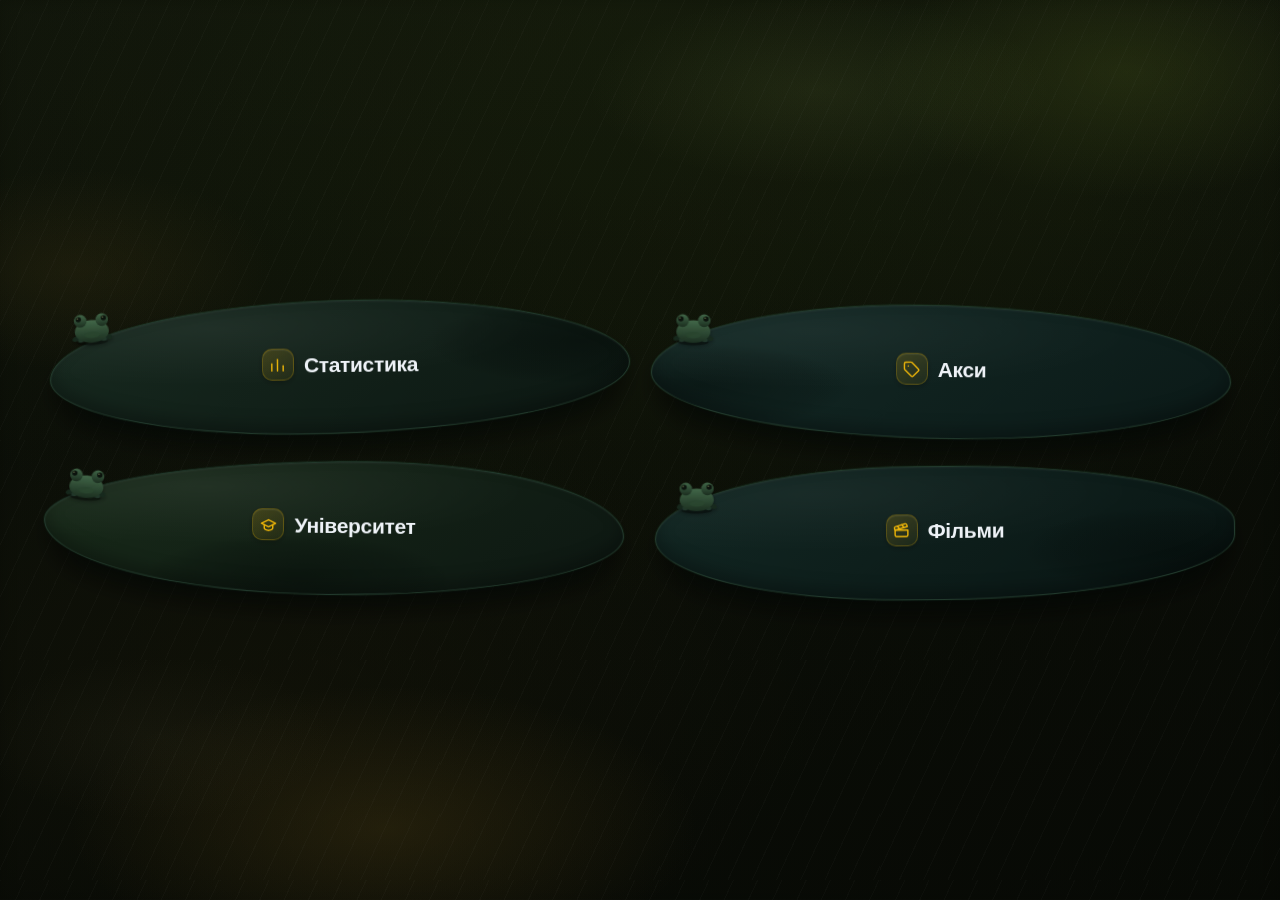
==== commit 50c0a734: "Reorganize site into folder structure matching internal links Move flat root files into their expect" ====
--- a/index.html
+++ b/index.html
@@ -1,54 +1,11 @@
-<!doctype html>
+<!DOCTYPE html>
 <html lang="uk">
 <head>
-<meta charset="utf-8">
-<meta name="viewport" content="width=device-width, initial-scale=1">
-<title>Hub</title>
-<style>
-  :root { color-scheme: light dark; }
-  body {
-    margin: 0;
-    font-family: system-ui, -apple-system, sans-serif;
-    background: #0f1115;
-    color: #e6e8eb;
-    display: flex;
-    flex-direction: column;
-    align-items: center;
-    padding: 48px 16px;
-  }
-  h1 { font-size: 1.5rem; margin-bottom: 8px; }
-  p.sub { color: #9aa1ab; margin-top: 0; margin-bottom: 32px; text-align: center; }
-  .modules {
-    display: grid;
-    gap: 12px;
-    width: 100%;
-    max-width: 420px;
-  }
-  .module {
-    display: block;
-    padding: 16px 18px;
-    border-radius: 12px;
-    background: #1a1d24;
-    border: 1px solid #262a33;
-    color: inherit;
-    text-decoration: none;
-  }
-  .module.disabled {
-    opacity: 0.5;
-    pointer-events: none;
-  }
-  .module-name { font-weight: 600; }
-  .module-desc { color: #9aa1ab; font-size: 0.9rem; margin-top: 4px; }
-</style>
+    <meta charset="UTF-8">
+    <meta http-equiv="refresh" content="0; url=system/index.html">
+    <title>Redirecting...</title>
 </head>
 <body>
-  <h1>Hub</h1>
-  <p class="sub">Усі застосунки в одному місці</p>
-  <div class="modules">
-    <a class="module disabled" href="#">
-      <div class="module-name">Записничок</div>
-      <div class="module-desc">Скоро</div>
-    </a>
-  </div>
+    <p>Перенаправлення на <a href="system/index.html">головну сторінку</a>.</p>
 </body>
 </html>
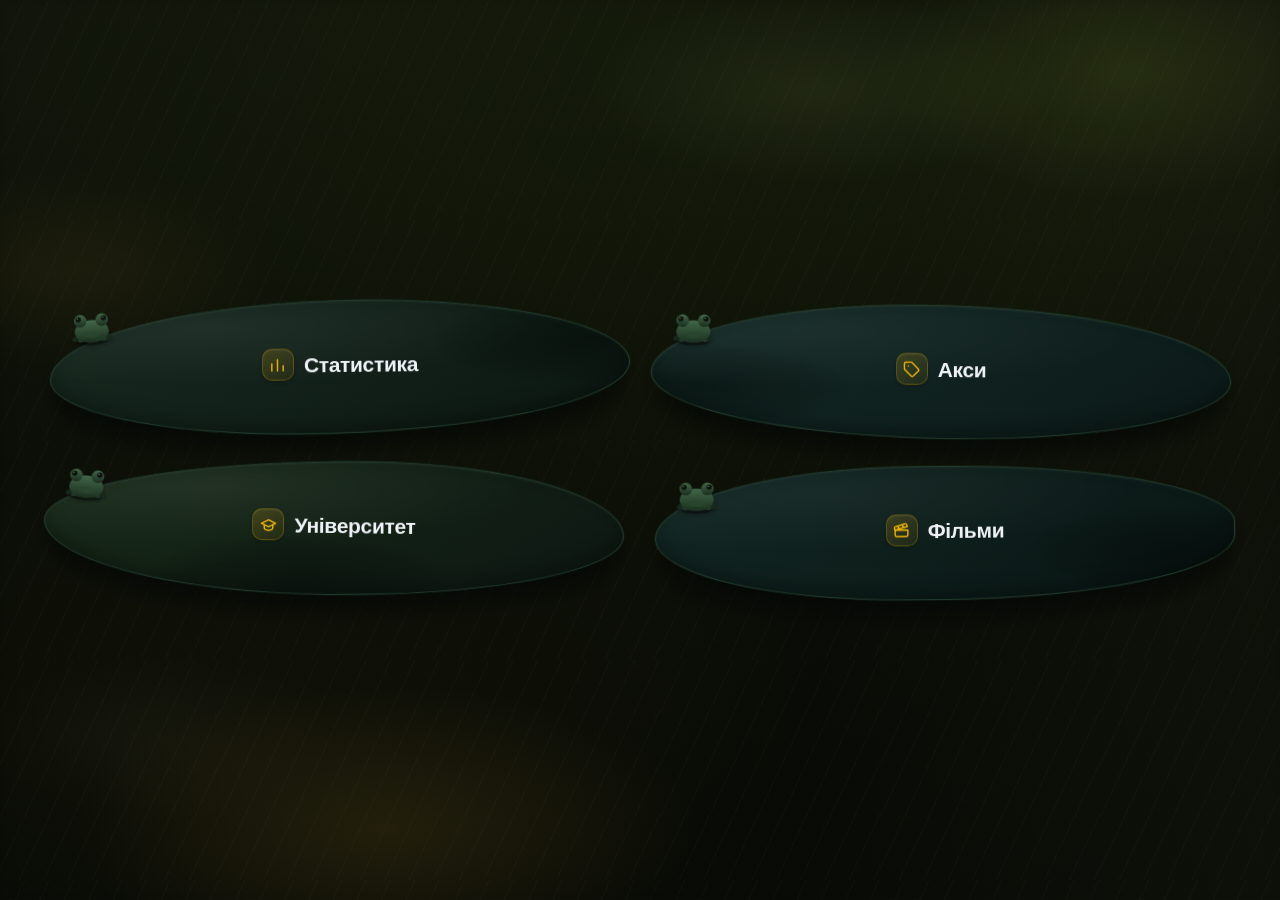
==== commit 7cf95c2a: "Add files via upload" ====
--- a/index.html
+++ b/index.html
@@ -1,11 +1,11 @@
 <!DOCTYPE html>
 <html lang="uk">
 <head>
-    <meta charset="UTF-8">
-    <meta http-equiv="refresh" content="0; url=system/index.html">
-    <title>Redirecting...</title>
+<meta charset="utf-8"/>
+<meta http-equiv="refresh" content="0; url=system/index.html"/>
+<title>Журнал угод</title>
 </head>
 <body>
-    <p>Перенаправлення на <a href="system/index.html">головну сторінку</a>.</p>
+<script>location.replace("system/index.html");</script>
 </body>
 </html>
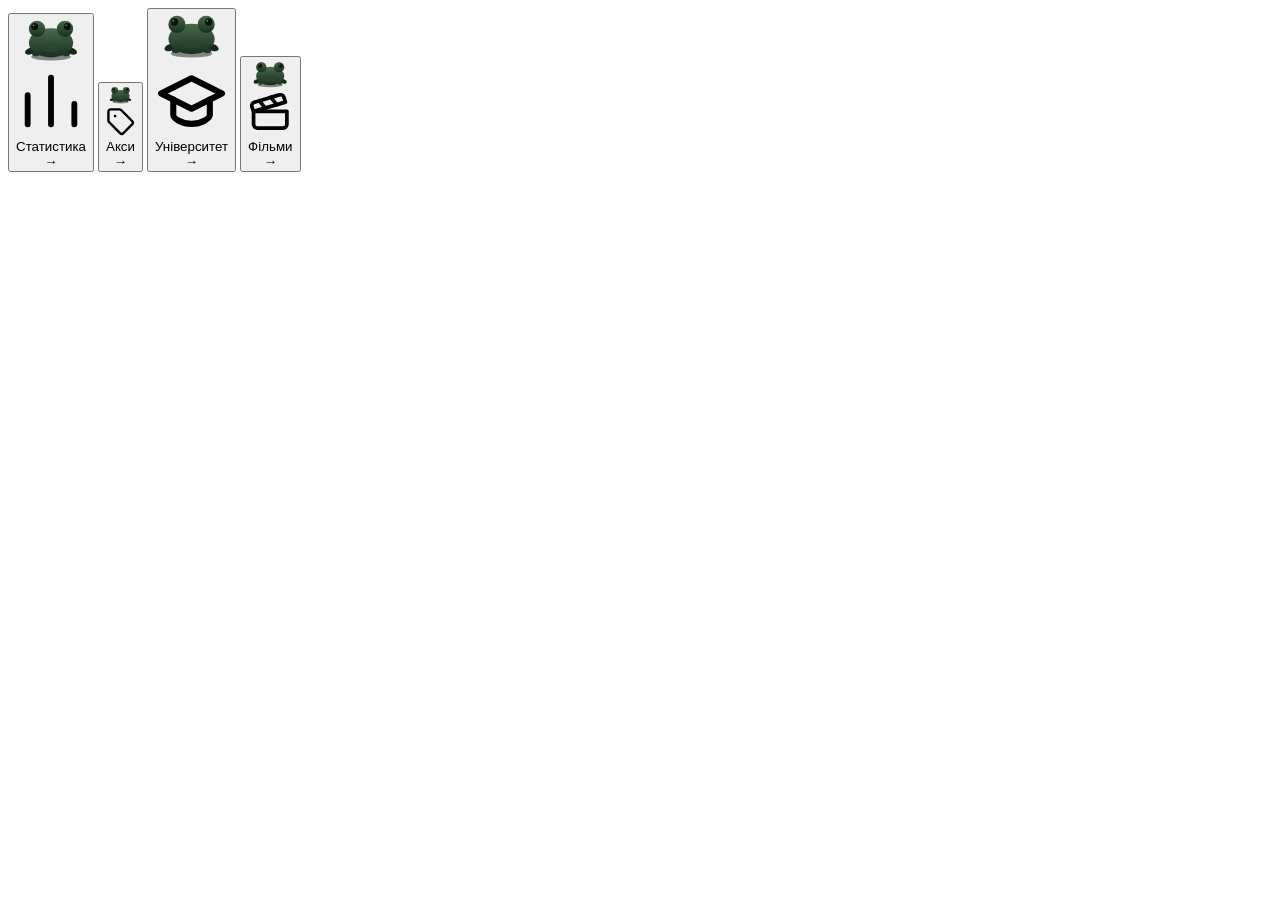
==== commit 49c84bfc: "Add files via upload" ====
--- a/index.html
+++ b/index.html
@@ -1,11 +1,66 @@
 <!DOCTYPE html>
 <html lang="uk">
 <head>
-<meta charset="utf-8"/>
-<meta http-equiv="refresh" content="0; url=system/index.html"/>
-<title>Журнал угод</title>
+    <meta charset="utf-8"/>
+    <meta content="width=device-width, initial-scale=1.0" name="viewport"/>
+    <title>Журнал угод</title>
+    <link href="https://fonts.googleapis.com" rel="preconnect"/>
+    <link href="https://fonts.googleapis.com/css2?family=Space+Grotesk:wght@500;600;700&amp;family=IBM+Plex+Mono:wght@400;500;600&amp;family=IBM+Plex+Sans:wght@400;500&amp;family=Caveat:wght@400;500;600&amp;display=swap" rel="stylesheet"/>
+    <link href="main.css" rel="stylesheet"/>
 </head>
 <body>
-<script>location.replace("system/index.html");</script>
+    <main class="home-view" id="home-view">
+        <div class="home-bg" aria-hidden="true">
+            <div class="home-bg-orb home-bg-orb-1"></div>
+            <div class="home-bg-orb home-bg-orb-2"></div>
+            <div class="home-bg-orb home-bg-orb-3"></div>
+        </div>
+        <section class="home-content">
+            <div class="home-grid">
+                <div class="swamp-water-ripples" aria-hidden="true"></div>
+                <button class="home-card" data-page="../statistics/statistics.html" type="button">
+                    <div class="frog" aria-hidden="true"><div class="frog-body"><svg viewBox="0 0 60 40" xmlns="http://www.w3.org/2000/svg"><defs><linearGradient id="frogGrad1" x1="0" y1="0" x2="0" y2="1"><stop offset="0%" stop-color="#446b4b"/><stop offset="100%" stop-color="#1a2e1f"/></linearGradient></defs><ellipse cx="30" cy="35" rx="17" ry="3.2" fill="#020403" opacity=".45"/><ellipse cx="12.5" cy="30" rx="5" ry="2.8" fill="#16281c" transform="rotate(-20 12.5 30)"/><ellipse cx="47.5" cy="30" rx="5" ry="2.8" fill="#16281c" transform="rotate(20 47.5 30)"/><ellipse cx="17" cy="32.5" rx="3.2" ry="2.1" fill="#20362a"/><ellipse cx="43" cy="32.5" rx="3.2" ry="2.1" fill="#20362a"/><ellipse cx="30" cy="23" rx="19" ry="12.5" fill="url(#frogGrad1)"/><ellipse cx="18" cy="11" rx="7" ry="7" fill="url(#frogGrad1)"/><ellipse cx="42" cy="11" rx="7" ry="7" fill="url(#frogGrad1)"/><ellipse cx="30" cy="27" rx="8.5" ry="3.6" fill="#2a462f" opacity=".85"/><circle cx="16" cy="9" r="3" fill="#0a120c"/><circle cx="44" cy="9" r="3" fill="#0a120c"/><circle cx="15" cy="8" r=".8" fill="#c9d68a" opacity=".55"/><circle cx="43" cy="8" r=".8" fill="#c9d68a" opacity=".55"/></svg></div></div>
+                    <div class="home-card-body">
+                        <div class="home-card-head">
+                            <span class="home-card-icon" aria-hidden="true"><svg viewBox="0 0 24 24" fill="none" stroke="currentColor" stroke-width="2" stroke-linecap="round" stroke-linejoin="round"><path d="M4 20V10"/><path d="M12 20V4"/><path d="M20 20v-7"/></svg></span>
+                            <div class="home-card-title">Статистика</div>
+                        </div>
+                    </div>
+                    <div class="home-card-arrow">→</div>
+                </button>
+                <button class="home-card" data-page="../accs/accs.html" type="button">
+                    <div class="frog" aria-hidden="true"><div class="frog-body"><svg viewBox="0 0 60 40" xmlns="http://www.w3.org/2000/svg"><defs><linearGradient id="frogGrad2" x1="0" y1="0" x2="0" y2="1"><stop offset="0%" stop-color="#446b4b"/><stop offset="100%" stop-color="#1a2e1f"/></linearGradient></defs><ellipse cx="30" cy="35" rx="17" ry="3.2" fill="#020403" opacity=".45"/><ellipse cx="12.5" cy="30" rx="5" ry="2.8" fill="#16281c" transform="rotate(-20 12.5 30)"/><ellipse cx="47.5" cy="30" rx="5" ry="2.8" fill="#16281c" transform="rotate(20 47.5 30)"/><ellipse cx="17" cy="32.5" rx="3.2" ry="2.1" fill="#20362a"/><ellipse cx="43" cy="32.5" rx="3.2" ry="2.1" fill="#20362a"/><ellipse cx="30" cy="23" rx="19" ry="12.5" fill="url(#frogGrad2)"/><ellipse cx="18" cy="11" rx="7" ry="7" fill="url(#frogGrad2)"/><ellipse cx="42" cy="11" rx="7" ry="7" fill="url(#frogGrad2)"/><ellipse cx="30" cy="27" rx="8.5" ry="3.6" fill="#2a462f" opacity=".85"/><circle cx="16" cy="9" r="3" fill="#0a120c"/><circle cx="44" cy="9" r="3" fill="#0a120c"/><circle cx="15" cy="8" r=".8" fill="#c9d68a" opacity=".55"/><circle cx="43" cy="8" r=".8" fill="#c9d68a" opacity=".55"/></svg></div></div>
+                    <div class="home-card-body">
+                        <div class="home-card-head">
+                            <span class="home-card-icon" aria-hidden="true"><svg viewBox="0 0 24 24" fill="none" stroke="currentColor" stroke-width="2" stroke-linecap="round" stroke-linejoin="round"><path d="M12.6 2.6a2 2 0 0 0-1.42-.6H4a2 2 0 0 0-2 2v7.17a2 2 0 0 0 .59 1.42l9 9a2 2 0 0 0 2.82 0l7.17-7.17a2 2 0 0 0 0-2.82Z"/><circle cx="7.5" cy="7.5" r="1.1" fill="currentColor" stroke="none"/></svg></span>
+                            <div class="home-card-title">Акси</div>
+                        </div>
+                    </div>
+                    <div class="home-card-arrow">→</div>
+                </button>
+                <button class="home-card" data-page="../university/university.html" type="button">
+                    <div class="frog" aria-hidden="true"><div class="frog-body"><svg viewBox="0 0 60 40" xmlns="http://www.w3.org/2000/svg"><defs><linearGradient id="frogGrad3" x1="0" y1="0" x2="0" y2="1"><stop offset="0%" stop-color="#446b4b"/><stop offset="100%" stop-color="#1a2e1f"/></linearGradient></defs><ellipse cx="30" cy="35" rx="17" ry="3.2" fill="#020403" opacity=".45"/><ellipse cx="12.5" cy="30" rx="5" ry="2.8" fill="#16281c" transform="rotate(-20 12.5 30)"/><ellipse cx="47.5" cy="30" rx="5" ry="2.8" fill="#16281c" transform="rotate(20 47.5 30)"/><ellipse cx="17" cy="32.5" rx="3.2" ry="2.1" fill="#20362a"/><ellipse cx="43" cy="32.5" rx="3.2" ry="2.1" fill="#20362a"/><ellipse cx="30" cy="23" rx="19" ry="12.5" fill="url(#frogGrad3)"/><ellipse cx="18" cy="11" rx="7" ry="7" fill="url(#frogGrad3)"/><ellipse cx="42" cy="11" rx="7" ry="7" fill="url(#frogGrad3)"/><ellipse cx="30" cy="27" rx="8.5" ry="3.6" fill="#2a462f" opacity=".85"/><circle cx="16" cy="9" r="3" fill="#0a120c"/><circle cx="44" cy="9" r="3" fill="#0a120c"/><circle cx="15" cy="8" r=".8" fill="#c9d68a" opacity=".55"/><circle cx="43" cy="8" r=".8" fill="#c9d68a" opacity=".55"/></svg></div></div>
+                    <div class="home-card-body">
+                        <div class="home-card-head">
+                            <span class="home-card-icon" aria-hidden="true"><svg viewBox="0 0 24 24" fill="none" stroke="currentColor" stroke-width="2" stroke-linecap="round" stroke-linejoin="round"><path d="M22 10 12 5 2 10l10 5 10-5Z"/><path d="M6 12v5c0 1.2 2.7 3 6 3s6-1.8 6-3v-5"/></svg></span>
+                            <div class="home-card-title">Університет</div>
+                        </div>
+                    </div>
+                    <div class="home-card-arrow">→</div>
+                </button>
+                <button class="home-card" data-page="../movies/movies.html" type="button">
+                    <div class="frog" aria-hidden="true"><div class="frog-body"><svg viewBox="0 0 60 40" xmlns="http://www.w3.org/2000/svg"><defs><linearGradient id="frogGrad4" x1="0" y1="0" x2="0" y2="1"><stop offset="0%" stop-color="#446b4b"/><stop offset="100%" stop-color="#1a2e1f"/></linearGradient></defs><ellipse cx="30" cy="35" rx="17" ry="3.2" fill="#020403" opacity=".45"/><ellipse cx="12.5" cy="30" rx="5" ry="2.8" fill="#16281c" transform="rotate(-20 12.5 30)"/><ellipse cx="47.5" cy="30" rx="5" ry="2.8" fill="#16281c" transform="rotate(20 47.5 30)"/><ellipse cx="17" cy="32.5" rx="3.2" ry="2.1" fill="#20362a"/><ellipse cx="43" cy="32.5" rx="3.2" ry="2.1" fill="#20362a"/><ellipse cx="30" cy="23" rx="19" ry="12.5" fill="url(#frogGrad4)"/><ellipse cx="18" cy="11" rx="7" ry="7" fill="url(#frogGrad4)"/><ellipse cx="42" cy="11" rx="7" ry="7" fill="url(#frogGrad4)"/><ellipse cx="30" cy="27" rx="8.5" ry="3.6" fill="#2a462f" opacity=".85"/><circle cx="16" cy="9" r="3" fill="#0a120c"/><circle cx="44" cy="9" r="3" fill="#0a120c"/><circle cx="15" cy="8" r=".8" fill="#c9d68a" opacity=".55"/><circle cx="43" cy="8" r=".8" fill="#c9d68a" opacity=".55"/></svg></div></div>
+                    <div class="home-card-body">
+                        <div class="home-card-head">
+                            <span class="home-card-icon" aria-hidden="true"><svg viewBox="0 0 24 24" fill="none" stroke="currentColor" stroke-width="2" stroke-linecap="round" stroke-linejoin="round"><path d="M20.2 6 3 11l-.9-2.4c-.3-1.1.3-2.2 1.3-2.5l13.5-4c1.1-.3 2.2.3 2.5 1.3Z"/><path d="m6.2 5.3 3.1 3.9"/><path d="m12.4 3.4 3.1 4"/><path d="M3 11h18v7a2 2 0 0 1-2 2H5a2 2 0 0 1-2-2Z"/></svg></span>
+                            <div class="home-card-title">Фільми</div>
+                        </div>
+                    </div>
+                    <div class="home-card-arrow">→</div>
+                </button>
+            </div>
+        </section>
+    </main>
+    <script src="main.js"></script>
 </body>
-</html>
+</html>
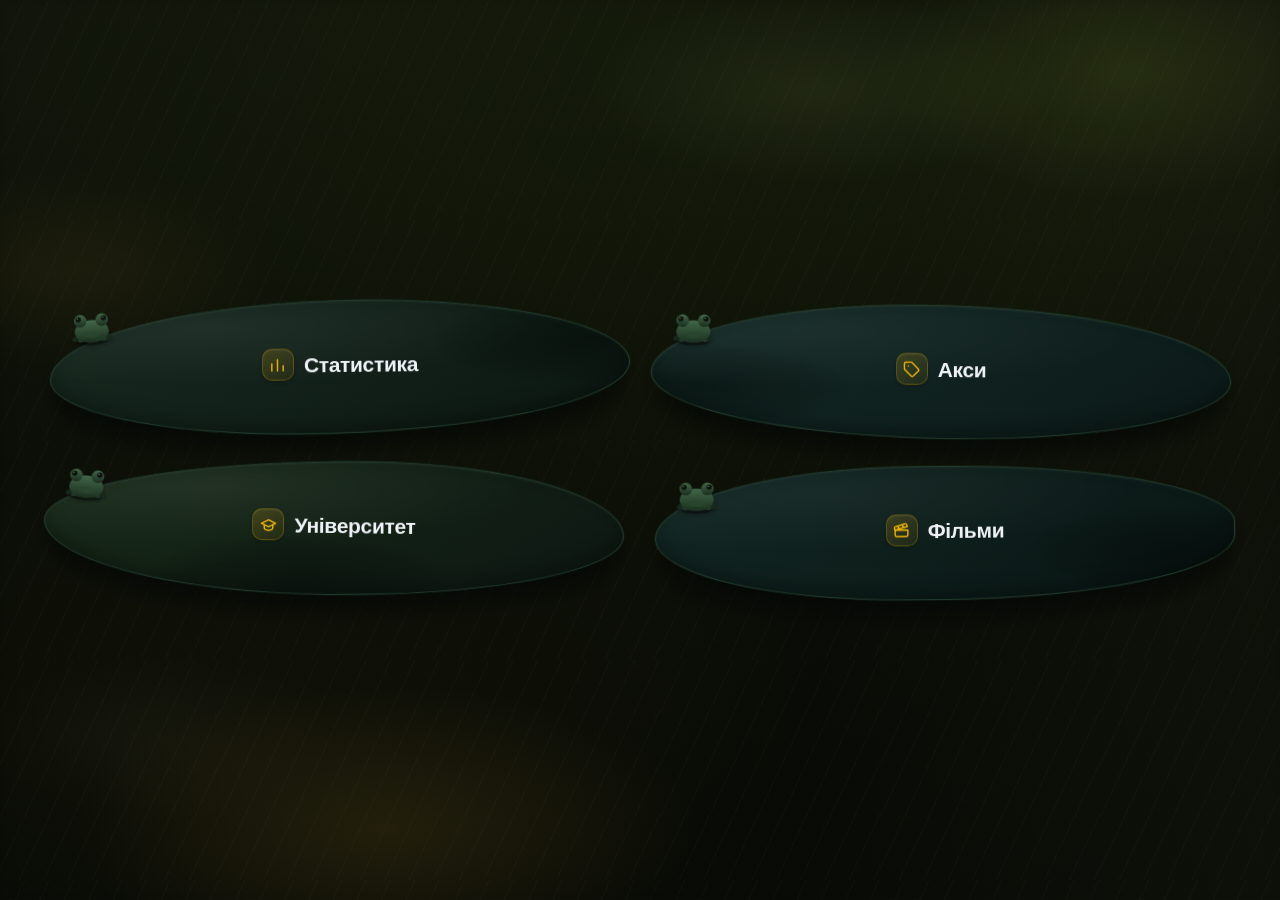
==== commit 43078797: "Reorganize into folders for GitHub Pages Co-Authored-By: Claude Sonnet 5 <noreply@anthropic.com> Cla" ====
--- a/index.html
+++ b/index.html
@@ -1,66 +1,11 @@
 <!DOCTYPE html>
 <html lang="uk">
 <head>
-    <meta charset="utf-8"/>
-    <meta content="width=device-width, initial-scale=1.0" name="viewport"/>
-    <title>Журнал угод</title>
-    <link href="https://fonts.googleapis.com" rel="preconnect"/>
-    <link href="https://fonts.googleapis.com/css2?family=Space+Grotesk:wght@500;600;700&amp;family=IBM+Plex+Mono:wght@400;500;600&amp;family=IBM+Plex+Sans:wght@400;500&amp;family=Caveat:wght@400;500;600&amp;display=swap" rel="stylesheet"/>
-    <link href="main.css" rel="stylesheet"/>
+<meta charset="utf-8"/>
+<meta http-equiv="refresh" content="0; url=system/index.html"/>
+<title>Журнал угод</title>
 </head>
 <body>
-    <main class="home-view" id="home-view">
-        <div class="home-bg" aria-hidden="true">
-            <div class="home-bg-orb home-bg-orb-1"></div>
-            <div class="home-bg-orb home-bg-orb-2"></div>
-            <div class="home-bg-orb home-bg-orb-3"></div>
-        </div>
-        <section class="home-content">
-            <div class="home-grid">
-                <div class="swamp-water-ripples" aria-hidden="true"></div>
-                <button class="home-card" data-page="../statistics/statistics.html" type="button">
-                    <div class="frog" aria-hidden="true"><div class="frog-body"><svg viewBox="0 0 60 40" xmlns="http://www.w3.org/2000/svg"><defs><linearGradient id="frogGrad1" x1="0" y1="0" x2="0" y2="1"><stop offset="0%" stop-color="#446b4b"/><stop offset="100%" stop-color="#1a2e1f"/></linearGradient></defs><ellipse cx="30" cy="35" rx="17" ry="3.2" fill="#020403" opacity=".45"/><ellipse cx="12.5" cy="30" rx="5" ry="2.8" fill="#16281c" transform="rotate(-20 12.5 30)"/><ellipse cx="47.5" cy="30" rx="5" ry="2.8" fill="#16281c" transform="rotate(20 47.5 30)"/><ellipse cx="17" cy="32.5" rx="3.2" ry="2.1" fill="#20362a"/><ellipse cx="43" cy="32.5" rx="3.2" ry="2.1" fill="#20362a"/><ellipse cx="30" cy="23" rx="19" ry="12.5" fill="url(#frogGrad1)"/><ellipse cx="18" cy="11" rx="7" ry="7" fill="url(#frogGrad1)"/><ellipse cx="42" cy="11" rx="7" ry="7" fill="url(#frogGrad1)"/><ellipse cx="30" cy="27" rx="8.5" ry="3.6" fill="#2a462f" opacity=".85"/><circle cx="16" cy="9" r="3" fill="#0a120c"/><circle cx="44" cy="9" r="3" fill="#0a120c"/><circle cx="15" cy="8" r=".8" fill="#c9d68a" opacity=".55"/><circle cx="43" cy="8" r=".8" fill="#c9d68a" opacity=".55"/></svg></div></div>
-                    <div class="home-card-body">
-                        <div class="home-card-head">
-                            <span class="home-card-icon" aria-hidden="true"><svg viewBox="0 0 24 24" fill="none" stroke="currentColor" stroke-width="2" stroke-linecap="round" stroke-linejoin="round"><path d="M4 20V10"/><path d="M12 20V4"/><path d="M20 20v-7"/></svg></span>
-                            <div class="home-card-title">Статистика</div>
-                        </div>
-                    </div>
-                    <div class="home-card-arrow">→</div>
-                </button>
-                <button class="home-card" data-page="../accs/accs.html" type="button">
-                    <div class="frog" aria-hidden="true"><div class="frog-body"><svg viewBox="0 0 60 40" xmlns="http://www.w3.org/2000/svg"><defs><linearGradient id="frogGrad2" x1="0" y1="0" x2="0" y2="1"><stop offset="0%" stop-color="#446b4b"/><stop offset="100%" stop-color="#1a2e1f"/></linearGradient></defs><ellipse cx="30" cy="35" rx="17" ry="3.2" fill="#020403" opacity=".45"/><ellipse cx="12.5" cy="30" rx="5" ry="2.8" fill="#16281c" transform="rotate(-20 12.5 30)"/><ellipse cx="47.5" cy="30" rx="5" ry="2.8" fill="#16281c" transform="rotate(20 47.5 30)"/><ellipse cx="17" cy="32.5" rx="3.2" ry="2.1" fill="#20362a"/><ellipse cx="43" cy="32.5" rx="3.2" ry="2.1" fill="#20362a"/><ellipse cx="30" cy="23" rx="19" ry="12.5" fill="url(#frogGrad2)"/><ellipse cx="18" cy="11" rx="7" ry="7" fill="url(#frogGrad2)"/><ellipse cx="42" cy="11" rx="7" ry="7" fill="url(#frogGrad2)"/><ellipse cx="30" cy="27" rx="8.5" ry="3.6" fill="#2a462f" opacity=".85"/><circle cx="16" cy="9" r="3" fill="#0a120c"/><circle cx="44" cy="9" r="3" fill="#0a120c"/><circle cx="15" cy="8" r=".8" fill="#c9d68a" opacity=".55"/><circle cx="43" cy="8" r=".8" fill="#c9d68a" opacity=".55"/></svg></div></div>
-                    <div class="home-card-body">
-                        <div class="home-card-head">
-                            <span class="home-card-icon" aria-hidden="true"><svg viewBox="0 0 24 24" fill="none" stroke="currentColor" stroke-width="2" stroke-linecap="round" stroke-linejoin="round"><path d="M12.6 2.6a2 2 0 0 0-1.42-.6H4a2 2 0 0 0-2 2v7.17a2 2 0 0 0 .59 1.42l9 9a2 2 0 0 0 2.82 0l7.17-7.17a2 2 0 0 0 0-2.82Z"/><circle cx="7.5" cy="7.5" r="1.1" fill="currentColor" stroke="none"/></svg></span>
-                            <div class="home-card-title">Акси</div>
-                        </div>
-                    </div>
-                    <div class="home-card-arrow">→</div>
-                </button>
-                <button class="home-card" data-page="../university/university.html" type="button">
-                    <div class="frog" aria-hidden="true"><div class="frog-body"><svg viewBox="0 0 60 40" xmlns="http://www.w3.org/2000/svg"><defs><linearGradient id="frogGrad3" x1="0" y1="0" x2="0" y2="1"><stop offset="0%" stop-color="#446b4b"/><stop offset="100%" stop-color="#1a2e1f"/></linearGradient></defs><ellipse cx="30" cy="35" rx="17" ry="3.2" fill="#020403" opacity=".45"/><ellipse cx="12.5" cy="30" rx="5" ry="2.8" fill="#16281c" transform="rotate(-20 12.5 30)"/><ellipse cx="47.5" cy="30" rx="5" ry="2.8" fill="#16281c" transform="rotate(20 47.5 30)"/><ellipse cx="17" cy="32.5" rx="3.2" ry="2.1" fill="#20362a"/><ellipse cx="43" cy="32.5" rx="3.2" ry="2.1" fill="#20362a"/><ellipse cx="30" cy="23" rx="19" ry="12.5" fill="url(#frogGrad3)"/><ellipse cx="18" cy="11" rx="7" ry="7" fill="url(#frogGrad3)"/><ellipse cx="42" cy="11" rx="7" ry="7" fill="url(#frogGrad3)"/><ellipse cx="30" cy="27" rx="8.5" ry="3.6" fill="#2a462f" opacity=".85"/><circle cx="16" cy="9" r="3" fill="#0a120c"/><circle cx="44" cy="9" r="3" fill="#0a120c"/><circle cx="15" cy="8" r=".8" fill="#c9d68a" opacity=".55"/><circle cx="43" cy="8" r=".8" fill="#c9d68a" opacity=".55"/></svg></div></div>
-                    <div class="home-card-body">
-                        <div class="home-card-head">
-                            <span class="home-card-icon" aria-hidden="true"><svg viewBox="0 0 24 24" fill="none" stroke="currentColor" stroke-width="2" stroke-linecap="round" stroke-linejoin="round"><path d="M22 10 12 5 2 10l10 5 10-5Z"/><path d="M6 12v5c0 1.2 2.7 3 6 3s6-1.8 6-3v-5"/></svg></span>
-                            <div class="home-card-title">Університет</div>
-                        </div>
-                    </div>
-                    <div class="home-card-arrow">→</div>
-                </button>
-                <button class="home-card" data-page="../movies/movies.html" type="button">
-                    <div class="frog" aria-hidden="true"><div class="frog-body"><svg viewBox="0 0 60 40" xmlns="http://www.w3.org/2000/svg"><defs><linearGradient id="frogGrad4" x1="0" y1="0" x2="0" y2="1"><stop offset="0%" stop-color="#446b4b"/><stop offset="100%" stop-color="#1a2e1f"/></linearGradient></defs><ellipse cx="30" cy="35" rx="17" ry="3.2" fill="#020403" opacity=".45"/><ellipse cx="12.5" cy="30" rx="5" ry="2.8" fill="#16281c" transform="rotate(-20 12.5 30)"/><ellipse cx="47.5" cy="30" rx="5" ry="2.8" fill="#16281c" transform="rotate(20 47.5 30)"/><ellipse cx="17" cy="32.5" rx="3.2" ry="2.1" fill="#20362a"/><ellipse cx="43" cy="32.5" rx="3.2" ry="2.1" fill="#20362a"/><ellipse cx="30" cy="23" rx="19" ry="12.5" fill="url(#frogGrad4)"/><ellipse cx="18" cy="11" rx="7" ry="7" fill="url(#frogGrad4)"/><ellipse cx="42" cy="11" rx="7" ry="7" fill="url(#frogGrad4)"/><ellipse cx="30" cy="27" rx="8.5" ry="3.6" fill="#2a462f" opacity=".85"/><circle cx="16" cy="9" r="3" fill="#0a120c"/><circle cx="44" cy="9" r="3" fill="#0a120c"/><circle cx="15" cy="8" r=".8" fill="#c9d68a" opacity=".55"/><circle cx="43" cy="8" r=".8" fill="#c9d68a" opacity=".55"/></svg></div></div>
-                    <div class="home-card-body">
-                        <div class="home-card-head">
-                            <span class="home-card-icon" aria-hidden="true"><svg viewBox="0 0 24 24" fill="none" stroke="currentColor" stroke-width="2" stroke-linecap="round" stroke-linejoin="round"><path d="M20.2 6 3 11l-.9-2.4c-.3-1.1.3-2.2 1.3-2.5l13.5-4c1.1-.3 2.2.3 2.5 1.3Z"/><path d="m6.2 5.3 3.1 3.9"/><path d="m12.4 3.4 3.1 4"/><path d="M3 11h18v7a2 2 0 0 1-2 2H5a2 2 0 0 1-2-2Z"/></svg></span>
-                            <div class="home-card-title">Фільми</div>
-                        </div>
-                    </div>
-                    <div class="home-card-arrow">→</div>
-                </button>
-            </div>
-        </section>
-    </main>
-    <script src="main.js"></script>
+<script>location.replace("system/index.html");</script>
 </body>
-</html>+</html>
